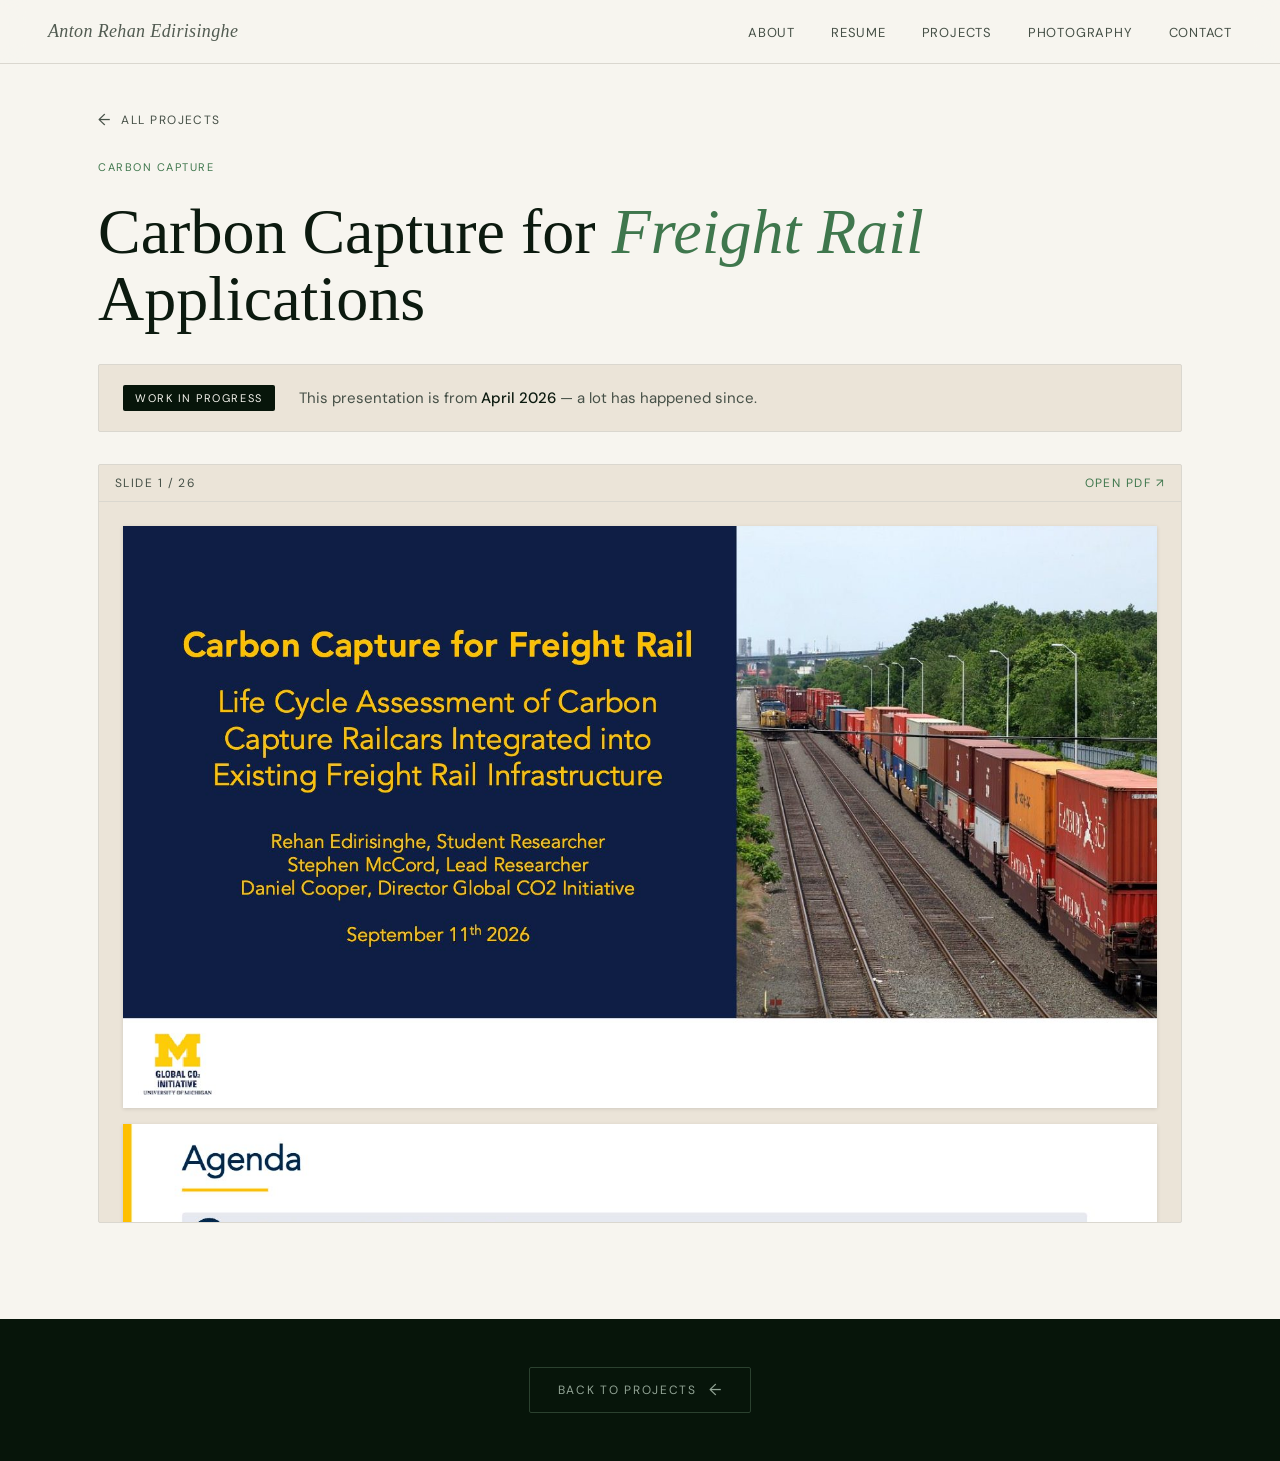
==== github-upload/projects/carbon-capture.html @ 0ec16e7e "Add files via upload" ====
<!DOCTYPE html>
<html lang="en">
<head>
<meta charset="UTF-8" />
<meta name="viewport" content="width=device-width, initial-scale=1.0" />
<title>Carbon Capture for Freight Rail — Anton Rehan Edirisinghe</title>
<link rel="preconnect" href="https://fonts.googleapis.com" />
<link rel="preconnect" href="https://fonts.gstatic.com" crossorigin="" />
<link href="https://fonts.googleapis.com/css2?family=DM+Sans:wght@300;400;500;600&display=swap" rel="stylesheet" />
<link rel="stylesheet" href="project.css" />
<style>
a{color:var(--sage)}a:hover{color:var(--text)}
.wip{display:flex;flex-wrap:wrap;align-items:center;gap:16px 24px;padding:20px 24px;margin:32px 0 32px;background:var(--bg-sand);border:1px solid var(--line);border-radius:2px}
.wip-badge{font-size:11px;letter-spacing:0.14em;text-transform:uppercase;color:oklch(97% 0.008 90);background:var(--bg-deep);padding:6px 12px;border-radius:2px;white-space:nowrap}
.wip-text{font-size:15px;line-height:1.55;color:var(--text-mid);flex:1 1 280px;text-wrap:pretty}
.wip-text strong{color:var(--text);font-weight:500}
.pdf-viewer{border:1px solid var(--line);background:var(--bg-sand);border-radius:2px;overflow:hidden}.pdf-bar{display:flex;justify-content:space-between;align-items:center;gap:16px;padding:10px 16px;border-bottom:1px solid var(--line);font-size:12px;letter-spacing:0.12em;text-transform:uppercase;color:var(--text-mid)}.pdf-bar a{text-decoration:none}.pdf-bar>span{white-space:nowrap;flex-shrink:0}.pdf-pages{height:80vh;min-height:520px;overflow-y:auto;display:flex;flex-direction:column;align-items:center;gap:16px;padding:24px}.pdf-pages img{display:block;width:100%;height:auto;background:#fff;box-shadow:0 1px 4px oklch(0% 0 0 / 0.12)}
.pdf-page{padding:32px 0 96px}
</style>
</head>
<body>
<nav>
<a class="nav-logo" href="../index.html#hero" title="Anton Rehan Edirisinghe">Anton Rehan Edirisinghe</a>
<ul class="nav-links">
<li><a href="../index.html#about">About</a></li>
<li><a href="../index.html#resume">Resume</a></li>
<li><a href="../index.html#projects">Projects</a></li>
<li><a href="../index.html#photography">Photography</a></li>
<li><a href="../index.html#contact">Contact</a></li>
</ul>
</nav>
<section class="back-link-row">
<div class="container">
<a class="back-link" href="../index.html#projects"><span class="back-link-arrow">←</span><span>All Projects</span></a>
</div>
</section>
<section class="pdf-page">
<div class="container">
<p class="project-eyebrow">Carbon Capture</p>
<h1 class="project-title">Carbon Capture for <em>Freight Rail</em> Applications</h1>
<div class="wip">
<span class="wip-badge">Work in progress</span>
<p class="wip-text">This presentation is from <strong>April 2026</strong> — a lot has happened since.</p>
</div>
<div class="pdf-viewer">
<div class="pdf-bar"><span>Slide <span id="pg">1</span> / 26</span><a href="../uploads/ME490Presentation.pdf" target="_blank" rel="noopener">Open PDF ↗</a></div>
<div class="pdf-pages" id="pdf-pages">
<img src="carbon-pages/s01.jpg" alt="Slide 1" loading="lazy" width="1600" height="900" />
<img src="carbon-pages/s02.jpg" alt="Slide 2" loading="lazy" width="1600" height="900" />
<img src="carbon-pages/s03.jpg" alt="Slide 3" loading="lazy" width="1600" height="900" />
<img src="carbon-pages/s04.jpg" alt="Slide 4" loading="lazy" width="1600" height="900" />
<img src="carbon-pages/s05.jpg" alt="Slide 5" loading="lazy" width="1600" height="900" />
<img src="carbon-pages/s06.jpg" alt="Slide 6" loading="lazy" width="1600" height="900" />
<img src="carbon-pages/s07.jpg" alt="Slide 7" loading="lazy" width="1600" height="900" />
<img src="carbon-pages/s08.jpg" alt="Slide 8" loading="lazy" width="1600" height="900" />
<img src="carbon-pages/s09.jpg" alt="Slide 9" loading="lazy" width="1600" height="900" />
<img src="carbon-pages/s10.jpg" alt="Slide 10" loading="lazy" width="1600" height="900" />
<img src="carbon-pages/s11.jpg" alt="Slide 11" loading="lazy" width="1600" height="900" />
<img src="carbon-pages/s12.jpg" alt="Slide 12" loading="lazy" width="1600" height="900" />
<img src="carbon-pages/s13.jpg" alt="Slide 13" loading="lazy" width="1600" height="900" />
<img src="carbon-pages/s14.jpg" alt="Slide 14" loading="lazy" width="1600" height="900" />
<img src="carbon-pages/s15.jpg" alt="Slide 15" loading="lazy" width="1600" height="900" />
<img src="carbon-pages/s16.jpg" alt="Slide 16" loading="lazy" width="1600" height="900" />
<img src="carbon-pages/s17.jpg" alt="Slide 17" loading="lazy" width="1600" height="900" />
<img src="carbon-pages/s18.jpg" alt="Slide 18" loading="lazy" width="1600" height="900" />
<img src="carbon-pages/s19.jpg" alt="Slide 19" loading="lazy" width="1600" height="900" />
<img src="carbon-pages/s20.jpg" alt="Slide 20" loading="lazy" width="1600" height="900" />
<img src="carbon-pages/s21.jpg" alt="Slide 21" loading="lazy" width="1600" height="900" />
<img src="carbon-pages/s22.jpg" alt="Slide 22" loading="lazy" width="1600" height="900" />
<img src="carbon-pages/s23.jpg" alt="Slide 23" loading="lazy" width="1600" height="900" />
<img src="carbon-pages/s24.jpg" alt="Slide 24" loading="lazy" width="1600" height="900" />
<img src="carbon-pages/s25.jpg" alt="Slide 25" loading="lazy" width="1600" height="900" />
<img src="carbon-pages/s26.jpg" alt="Slide 26" loading="lazy" width="1600" height="900" />
</div>
</div>
</div>
</section>
<footer>
<a href="../index.html#projects" class="back-to-top"><span>Back to Projects</span><span class="back-to-top-arrow" aria-hidden="true">←</span></a>
</footer>
<script>
(()=>{const box=document.getElementById('pdf-pages'),pg=document.getElementById('pg'),imgs=[...box.querySelectorAll('img')];box.addEventListener('scroll',()=>{const mid=box.scrollTop+box.clientHeight/3;let n=1;imgs.forEach((im,i)=>{if(im.offsetTop<=mid)n=i+1});pg.textContent=n},{passive:true})})();
</script>
</body>
</html>
---- github-upload/projects/project.css ----
/* ──────────────────────────────────────────────────────────
   Shared styles for project deep-dive pages.
   Matches the home page's design tokens (Anton Rehan site).
   ────────────────────────────────────────────────────────── */

*, *::before, *::after { box-sizing: border-box; margin: 0; padding: 0; }

:root {
  --bg:        oklch(97% 0.008 90);
  --bg-sand:   oklch(92% 0.018 80);
  --bg-deep:   oklch(18% 0.03 150);
  --text:      oklch(20% 0.03 150);
  --text-mid:  oklch(42% 0.02 150);
  --text-light:oklch(60% 0.015 150);
  --sage:      oklch(52% 0.09 150);
  --sage-pale: oklch(88% 0.05 148);
  --line:      oklch(88% 0.012 90);
  --font-serif: Georgia, 'Times New Roman', serif;
  --font-sans:  'DM Sans', 'Helvetica Neue', Helvetica, Arial, sans-serif;
}

html { scroll-behavior: smooth; }

body {
  background: var(--bg);
  color: var(--text);
  font-family: var(--font-sans);
  -webkit-font-smoothing: antialiased;
  overflow-x: hidden;
}

a { color: inherit; }

/* NAV ──────────────────────────────────────────────────── */
nav {
  position: fixed; top: 0; left: 0; right: 0; z-index: 100;
  display: flex; align-items: center; justify-content: space-between;
  padding: 0 48px;
  height: 64px;
  background: oklch(97% 0.008 90 / 0.9);
  backdrop-filter: blur(12px);
  border-bottom: 1px solid var(--line);
}
.nav-logo {
  display: flex; align-items: center; gap: 8px;
  text-decoration: none; opacity: 0.7;
  transition: opacity 0.25s;
  font-family: var(--font-serif); font-style: italic;
  font-size: 18px; color: var(--text); letter-spacing: 0.02em;
}
.nav-logo:hover { opacity: 1; }
.nav-links { display: flex; gap: 36px; list-style: none; }
.nav-links a {
  font-size: 13px; letter-spacing: 0.06em; text-transform: uppercase;
  color: var(--text-mid); text-decoration: none; transition: color 0.2s;
}
.nav-links a:hover { color: var(--sage); }

/* BACK LINK ────────────────────────────────────────────── */
.back-link-row {
  padding-top: 112px; /* clear fixed nav */
  padding-bottom: 0;
}
.back-link-row .container {
  display: flex; justify-content: space-between; align-items: center;
  flex-wrap: wrap; gap: 16px;
}
.back-link {
  display: inline-flex; align-items: center; gap: 10px;
  text-decoration: none; color: var(--text-mid);
  font-size: 12px; letter-spacing: 0.12em; text-transform: uppercase;
  transition: color 0.2s, gap 0.2s;
}
.back-link:hover { color: var(--sage); gap: 14px; }
.back-link-arrow { font-size: 16px; line-height: 1; }
.crumb-meta {
  font-size: 11px; letter-spacing: 0.14em; text-transform: uppercase;
  color: var(--text-light);
}

/* PROJECT HERO ─────────────────────────────────────────── */
.project-hero {
  padding: 48px 0 96px;
}
.project-hero .container { max-width: 1180px; }
.project-eyebrow {
  font-size: 11px; letter-spacing: 0.14em;
  text-transform: uppercase; color: var(--sage);
  margin-bottom: 24px;
}
.project-title {
  font-family: var(--font-serif);
  font-size: clamp(36px, 5vw, 64px);
  font-weight: normal; line-height: 1.05;
  color: var(--text); margin-bottom: 32px;
  max-width: 900px;
  text-wrap: pretty;
}
.project-title em { font-style: italic; color: var(--sage); }
.project-lede {
  font-size: 18px; line-height: 1.65;
  color: var(--text-mid); font-weight: 300;
  max-width: 680px;
  text-wrap: pretty;
}

/* META STRIP ───────────────────────────────────────────── */
.meta-strip {
  display: grid;
  grid-template-columns: repeat(4, 1fr);
  gap: 32px;
  padding: 32px 0;
  margin-top: 56px;
  border-top: 1px solid var(--line);
  border-bottom: 1px solid var(--line);
}
.meta-item {
  display: flex; flex-direction: column; gap: 8px;
}
.meta-label {
  font-size: 10px; letter-spacing: 0.14em;
  text-transform: uppercase; color: var(--text-light);
}
.meta-value {
  font-family: var(--font-serif);
  font-size: 17px; line-height: 1.3;
  color: var(--text);
}

/* HERO VISUAL ──────────────────────────────────────────── */
.hero-visual {
  margin-top: 0;
  padding: 0;
}
.hero-visual-frame {
  width: 100%;
  aspect-ratio: 21/9;
  position: relative; overflow: hidden;
}
.hero-visual-frame.dark {
  background: var(--bg-deep);
}
.hero-visual-pattern {
  position: absolute; inset: 0;
  background: repeating-linear-gradient(
    45deg,
    var(--bg-sand) 0px, var(--bg-sand) 1px,
    transparent 1px, transparent 28px
  );
}
.hero-visual-pattern.tone-cool {
  background: repeating-linear-gradient(
    60deg,
    var(--bg-sand) 0px, var(--bg-sand) 1px,
    oklch(94% 0.02 80) 1px, oklch(94% 0.02 80) 22px
  );
}
.hero-visual-pattern.tone-warm {
  background: repeating-linear-gradient(
    120deg,
    var(--bg-sand) 0px, var(--bg-sand) 1px,
    oklch(90% 0.025 100) 1px, oklch(90% 0.025 100) 22px
  );
}
.placeholder-label {
  position: absolute; top: 24px; right: 24px;
  font-family: var(--font-sans);
  font-size: 10px; letter-spacing: 0.14em;
  text-transform: uppercase;
  color: var(--text-light);
  border: 1px solid var(--line);
  padding: 6px 12px;
  border-radius: 2px;
  background: oklch(97% 0.008 90 / 0.85);
  backdrop-filter: blur(6px);
}
.placeholder-instr {
  position: absolute; left: 24px; bottom: 24px;
  font-family: var(--font-sans);
  font-size: 11px; letter-spacing: 0.06em;
  color: var(--text-light);
  font-style: italic;
  max-width: 60%;
}

/* SECTIONS ─────────────────────────────────────────────── */
section.story {
  padding: 96px 0;
}
section.story.alt { background: var(--bg-sand); }
section.story.deep { background: var(--bg-deep); color: oklch(78% 0.02 150); }
section.story.deep .section-label { color: oklch(65% 0.07 148); }
section.story.deep h2,
section.story.deep h3 { color: oklch(94% 0.01 90); }
section.story.deep h2 em,
section.story.deep h3 em { color: oklch(65% 0.07 148); }
section.story.deep p { color: oklch(78% 0.02 150); }
section.story.deep .pull-quote { color: oklch(94% 0.01 90); border-left-color: oklch(65% 0.07 148); }

.container { max-width: 1180px; margin: 0 auto; padding: 0 48px; }

.section-label {
  font-size: 11px; letter-spacing: 0.14em;
  text-transform: uppercase; color: var(--sage);
  margin-bottom: 16px;
}
.section-title {
  font-family: var(--font-serif);
  font-size: clamp(28px, 3.5vw, 44px);
  font-weight: normal; line-height: 1.1;
  color: var(--text); margin-bottom: 40px;
  max-width: 800px; text-wrap: pretty;
}
.section-title em { font-style: italic; color: var(--sage); }

.story-grid {
  display: grid;
  grid-template-columns: 1fr 1.4fr;
  gap: 96px;
  align-items: start;
}
.story-aside {
  position: sticky; top: 96px;
}
.story-aside .section-label { margin-bottom: 12px; }
.story-aside-title {
  font-family: var(--font-serif);
  font-size: 22px; font-weight: normal;
  line-height: 1.3; color: var(--text);
  text-wrap: pretty;
}
.prose p {
  font-size: 17px; line-height: 1.75;
  color: var(--text-mid); font-weight: 300;
  margin-bottom: 22px;
  text-wrap: pretty;
}
.prose p strong { color: var(--text); font-weight: 500; }
.prose p em { font-style: italic; }
.prose ul {
  list-style: none;
  display: flex; flex-direction: column; gap: 14px;
  margin: 8px 0 24px;
}
.prose ul li {
  font-size: 16px; line-height: 1.6;
  color: var(--text-mid); font-weight: 300;
  padding-left: 24px; position: relative;
}
.prose ul li::before {
  content: '—';
  position: absolute; left: 0; top: 0;
  color: var(--sage);
}
.pull-quote {
  font-family: var(--font-serif);
  font-style: italic;
  font-size: 24px; line-height: 1.45;
  color: var(--text);
  padding-left: 28px;
  border-left: 3px solid var(--sage);
  margin: 8px 0 0;
  text-wrap: pretty;
}

/* FIGURE GRID ──────────────────────────────────────────── */
.figure-grid {
  display: grid; grid-template-columns: 1fr 1fr; gap: 24px;
  margin-top: 16px;
}
.figure-grid.three-up { grid-template-columns: repeat(3, 1fr); }
.figure-grid.one-up { grid-template-columns: 1fr; }
.figure {
  display: flex; flex-direction: column; gap: 12px;
}
.figure-frame {
  width: 100%;
  aspect-ratio: 4/3;
  background: var(--bg-sand);
  position: relative; overflow: hidden;
  border: 1px solid var(--line);
}
.figure-frame.tall { aspect-ratio: 3/4; }
.figure-frame.wide { aspect-ratio: 16/9; }
.figure-frame.tone-cool {
  background: repeating-linear-gradient(
    60deg,
    var(--bg-sand) 0px, var(--bg-sand) 1px,
    oklch(94% 0.02 80) 1px, oklch(94% 0.02 80) 18px
  );
}
.figure-frame.tone-warm {
  background: repeating-linear-gradient(
    120deg,
    var(--bg-sand) 0px, var(--bg-sand) 1px,
    oklch(90% 0.025 100) 1px, oklch(90% 0.025 100) 18px
  );
}
.figure-frame.tone-sage {
  background: repeating-linear-gradient(
    45deg,
    var(--sage-pale) 0px, var(--sage-pale) 1px,
    oklch(94% 0.02 80) 1px, oklch(94% 0.02 80) 18px
  );
}
.figure-caption {
  font-size: 12px; line-height: 1.5;
  color: var(--text-light);
  letter-spacing: 0.02em;
}
.figure-caption strong {
  display: inline-block;
  font-weight: 500; color: var(--text-mid);
  margin-right: 6px;
}

/* TOOLS / TAGS ─────────────────────────────────────────── */
.tag-row {
  display: flex; flex-wrap: wrap; gap: 10px;
  margin-top: 16px;
}
.tag {
  font-size: 12px; letter-spacing: 0.06em;
  text-transform: uppercase;
  color: var(--sage); background: var(--sage-pale);
  padding: 6px 14px; border-radius: 2px;
}

/* TIMELINE ─────────────────────────────────────────────── */
.timeline {
  display: flex; flex-direction: column;
  margin-top: 16px;
}
.timeline-row {
  display: grid;
  grid-template-columns: 140px 1fr;
  gap: 32px;
  padding: 24px 0;
  border-top: 1px solid var(--line);
}
.timeline-row:last-child { border-bottom: 1px solid var(--line); }
.timeline-date {
  font-size: 11px; letter-spacing: 0.1em;
  text-transform: uppercase; color: var(--text-light);
  padding-top: 4px;
}
.timeline-title {
  font-family: var(--font-serif);
  font-size: 18px; font-weight: normal;
  line-height: 1.3; color: var(--text);
  margin-bottom: 6px;
}
.timeline-desc {
  font-size: 14px; line-height: 1.6;
  color: var(--text-mid); font-weight: 300;
}

/* NEXT PROJECT ─────────────────────────────────────────── */
.next-project {
  background: var(--bg-deep);
  padding: 96px 0;
  color: oklch(78% 0.02 150);
}
.next-project .container {
  display: grid; grid-template-columns: 1fr 1fr;
  gap: 64px; align-items: center;
}
.next-eyebrow {
  font-size: 11px; letter-spacing: 0.14em;
  text-transform: uppercase; color: oklch(65% 0.07 148);
  margin-bottom: 16px;
}
.next-title {
  font-family: var(--font-serif);
  font-size: clamp(28px, 3.5vw, 44px);
  font-weight: normal; line-height: 1.1;
  color: oklch(94% 0.01 90);
  margin-bottom: 24px; text-wrap: pretty;
}
.next-title em { font-style: italic; color: oklch(65% 0.07 148); }
.next-desc {
  font-size: 15px; line-height: 1.65;
  color: oklch(72% 0.02 150);
  margin-bottom: 32px; font-weight: 300;
}
.next-cta {
  display: inline-flex; align-items: center; gap: 12px;
  font-size: 12px; letter-spacing: 0.14em; text-transform: uppercase;
  color: oklch(94% 0.01 90); text-decoration: none;
  border: 1px solid oklch(35% 0.04 150);
  padding: 14px 28px; border-radius: 2px;
  transition: border-color 0.2s, gap 0.2s;
}
.next-cta:hover { border-color: oklch(65% 0.07 148); gap: 16px; }
.next-visual {
  aspect-ratio: 4/3;
  position: relative; overflow: hidden;
  border: 1px solid oklch(30% 0.04 150);
}
.next-visual .placeholder-label {
  background: oklch(18% 0.03 150 / 0.7);
  color: oklch(70% 0.03 150);
  border-color: oklch(35% 0.04 150);
}

/* FOOTER ───────────────────────────────────────────────── */
footer {
  background: var(--bg-deep);
  padding: 48px;
  display: flex;
  align-items: center; justify-content: center;
  flex-wrap: wrap; gap: 16px;
}
.back-to-top {
  display: inline-flex; align-items: center; gap: 12px;
  text-decoration: none;
  color: oklch(70% 0.03 150);
  font-size: 12px; letter-spacing: 0.14em; text-transform: uppercase;
  padding: 14px 28px;
  border: 1px solid oklch(35% 0.04 150);
  border-radius: 2px;
  transition: color 0.2s, border-color 0.2s, transform 0.2s;
}
.back-to-top:hover {
  color: oklch(94% 0.01 90);
  border-color: oklch(65% 0.07 148);
  transform: translateY(-2px);
}
.back-to-top-arrow { font-size: 16px; line-height: 1; }

/* RESPONSIVE ───────────────────────────────────────────── */
@media (max-width: 900px) {
  nav { padding: 0 24px; }
  .nav-links { display: none; }
  .container { padding: 0 24px; }
  .story-grid { grid-template-columns: 1fr; gap: 32px; }
  .story-aside { position: static; }
  .figure-grid, .figure-grid.three-up { grid-template-columns: 1fr; }
  .meta-strip { grid-template-columns: 1fr 1fr; }
  .timeline-row { grid-template-columns: 1fr; gap: 8px; }
  .next-project .container { grid-template-columns: 1fr; gap: 32px; }
  .project-hero { padding: 32px 0 64px; }
  section.story { padding: 64px 0; }
  footer { padding: 32px 24px; }
  .back-link-row { padding-top: 96px; }
}
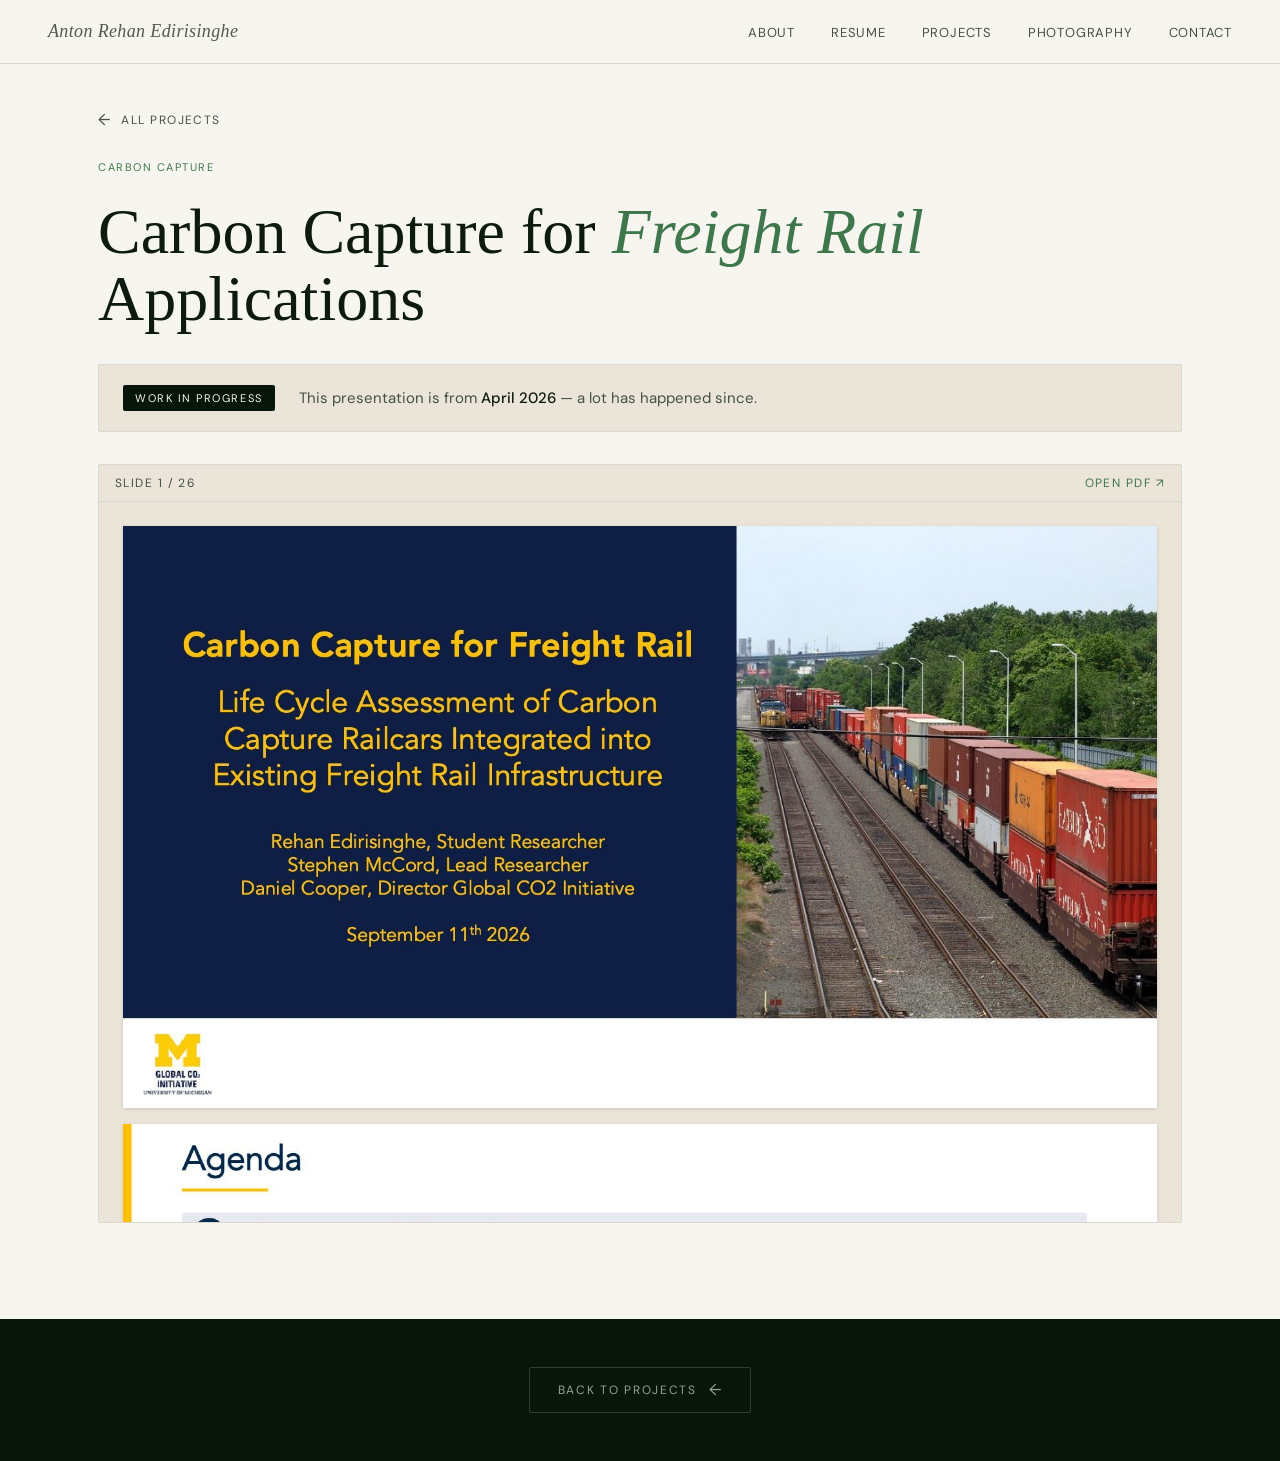
==== commit 3993e455: "Add files via upload" ====
--- a/github-upload/projects/carbon-capture.html
+++ b/github-upload/projects/carbon-capture.html
@@ -20,18 +20,18 @@
 </head>
 <body>
 <nav>
-<a class="nav-logo" href="../index.html#hero" title="Anton Rehan Edirisinghe">Anton Rehan Edirisinghe</a>
+<a class="nav-logo" href="../index.html#top" title="Anton Rehan Edirisinghe">Anton Rehan Edirisinghe</a>
 <ul class="nav-links">
-<li><a href="../index.html#about">About</a></li>
-<li><a href="../index.html#resume">Resume</a></li>
-<li><a href="../index.html#projects">Projects</a></li>
-<li><a href="../index.html#photography">Photography</a></li>
+<li><a href="../index.html#top">About</a></li>
+<li><a href="../index.html#experience">Resume</a></li>
+<li><a href="../index.html#work">Projects</a></li>
+<li><a href="../index.html#photos">Photography</a></li>
 <li><a href="../index.html#contact">Contact</a></li>
 </ul>
 </nav>
 <section class="back-link-row">
 <div class="container">
-<a class="back-link" href="../index.html#projects"><span class="back-link-arrow">←</span><span>All Projects</span></a>
+<a class="back-link" href="../index.html#work"><span class="back-link-arrow">←</span><span>All Projects</span></a>
 </div>
 </section>
 <section class="pdf-page">
@@ -76,7 +76,7 @@
 </div>
 </section>
 <footer>
-<a href="../index.html#projects" class="back-to-top"><span>Back to Projects</span><span class="back-to-top-arrow" aria-hidden="true">←</span></a>
+<a href="../index.html#work" class="back-to-top"><span>Back to Projects</span><span class="back-to-top-arrow" aria-hidden="true">←</span></a>
 </footer>
 <script>
 (()=>{const box=document.getElementById('pdf-pages'),pg=document.getElementById('pg'),imgs=[...box.querySelectorAll('img')];box.addEventListener('scroll',()=>{const mid=box.scrollTop+box.clientHeight/3;let n=1;imgs.forEach((im,i)=>{if(im.offsetTop<=mid)n=i+1});pg.textContent=n},{passive:true})})();
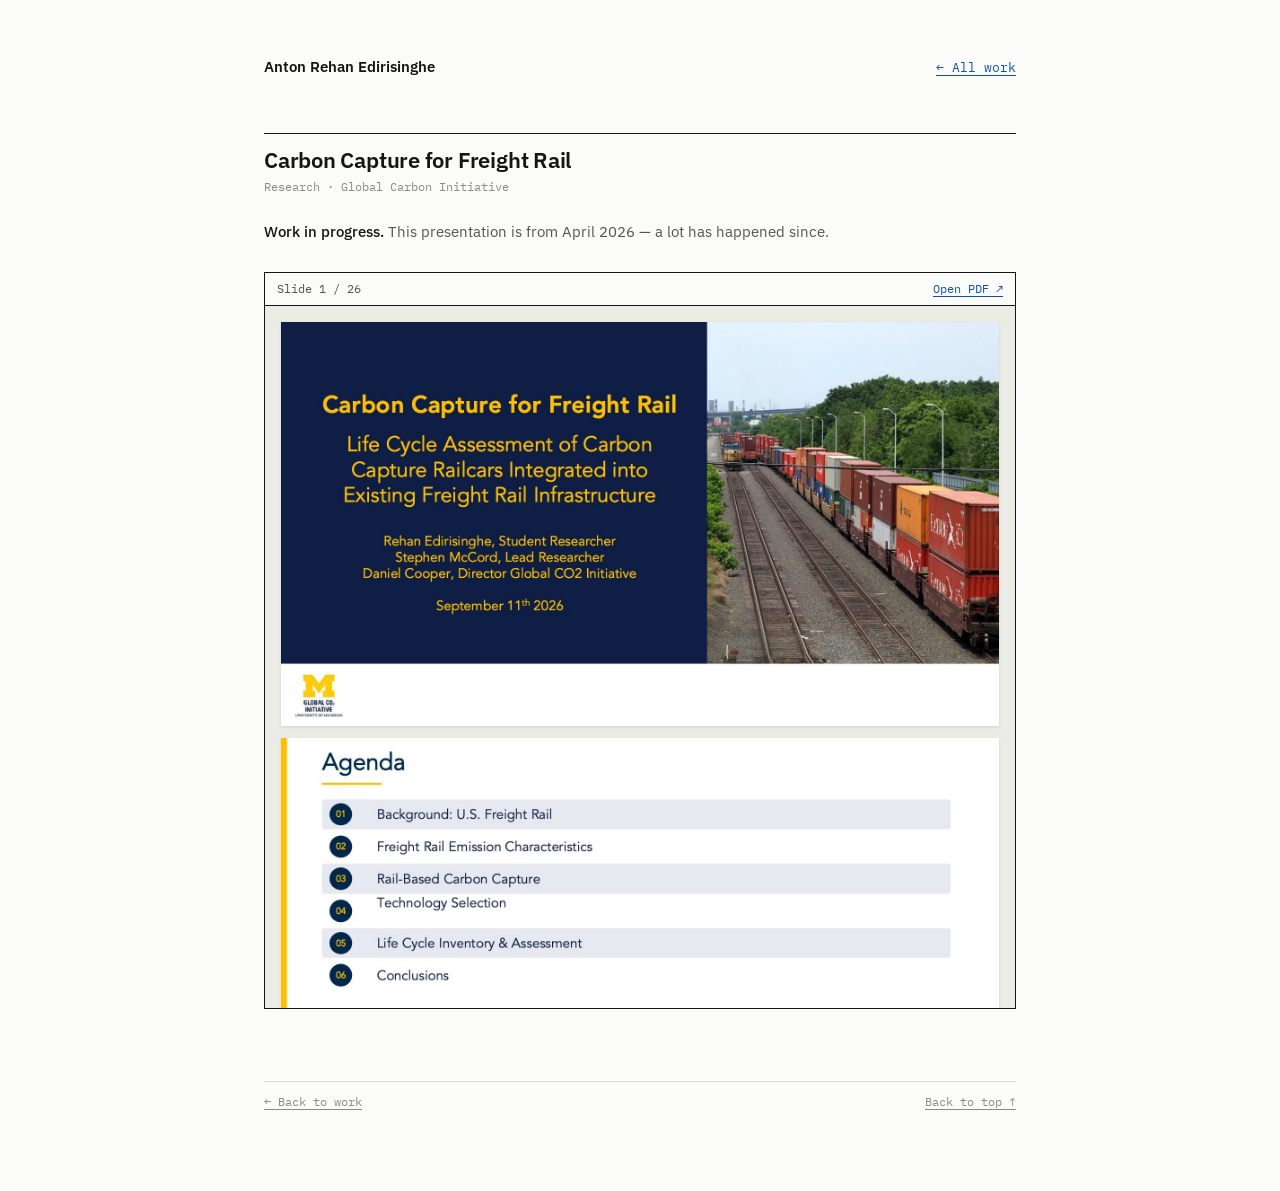
==== commit 9def5e92: "Add files via upload" ====
--- a/github-upload/projects/carbon-capture.html
+++ b/github-upload/projects/carbon-capture.html
@@ -6,45 +6,18 @@
 <title>Carbon Capture for Freight Rail — Anton Rehan Edirisinghe</title>
 <link rel="preconnect" href="https://fonts.googleapis.com" />
 <link rel="preconnect" href="https://fonts.gstatic.com" crossorigin="" />
-<link href="https://fonts.googleapis.com/css2?family=DM+Sans:wght@300;400;500;600&display=swap" rel="stylesheet" />
-<link rel="stylesheet" href="project.css" />
-<style>
-a{color:var(--sage)}a:hover{color:var(--text)}
-.wip{display:flex;flex-wrap:wrap;align-items:center;gap:16px 24px;padding:20px 24px;margin:32px 0 32px;background:var(--bg-sand);border:1px solid var(--line);border-radius:2px}
-.wip-badge{font-size:11px;letter-spacing:0.14em;text-transform:uppercase;color:oklch(97% 0.008 90);background:var(--bg-deep);padding:6px 12px;border-radius:2px;white-space:nowrap}
-.wip-text{font-size:15px;line-height:1.55;color:var(--text-mid);flex:1 1 280px;text-wrap:pretty}
-.wip-text strong{color:var(--text);font-weight:500}
-.pdf-viewer{border:1px solid var(--line);background:var(--bg-sand);border-radius:2px;overflow:hidden}.pdf-bar{display:flex;justify-content:space-between;align-items:center;gap:16px;padding:10px 16px;border-bottom:1px solid var(--line);font-size:12px;letter-spacing:0.12em;text-transform:uppercase;color:var(--text-mid)}.pdf-bar a{text-decoration:none}.pdf-bar>span{white-space:nowrap;flex-shrink:0}.pdf-pages{height:80vh;min-height:520px;overflow-y:auto;display:flex;flex-direction:column;align-items:center;gap:16px;padding:24px}.pdf-pages img{display:block;width:100%;height:auto;background:#fff;box-shadow:0 1px 4px oklch(0% 0 0 / 0.12)}
-.pdf-page{padding:32px 0 96px}
-</style>
+<link href="https://fonts.googleapis.com/css2?family=IBM+Plex+Mono:wght@400;500&family=IBM+Plex+Sans:wght@400;500;600&display=swap" rel="stylesheet" />
+<link rel="stylesheet" href="v2.css" />
 </head>
 <body>
-<nav>
-<a class="nav-logo" href="../index.html#top" title="Anton Rehan Edirisinghe">Anton Rehan Edirisinghe</a>
-<ul class="nav-links">
-<li><a href="../index.html#top">About</a></li>
-<li><a href="../index.html#experience">Resume</a></li>
-<li><a href="../index.html#work">Projects</a></li>
-<li><a href="../index.html#photos">Photography</a></li>
-<li><a href="../index.html#contact">Contact</a></li>
-</ul>
-</nav>
-<section class="back-link-row">
-<div class="container">
-<a class="back-link" href="../index.html#work"><span class="back-link-arrow">←</span><span>All Projects</span></a>
-</div>
-</section>
-<section class="pdf-page">
-<div class="container">
-<p class="project-eyebrow">Carbon Capture</p>
-<h1 class="project-title">Carbon Capture for <em>Freight Rail</em> Applications</h1>
-<div class="wip">
-<span class="wip-badge">Work in progress</span>
-<p class="wip-text">This presentation is from <strong>April 2026</strong> — a lot has happened since.</p>
-</div>
-<div class="pdf-viewer">
-<div class="pdf-bar"><span>Slide <span id="pg">1</span> / 26</span><a href="../uploads/ME490Presentation.pdf" target="_blank" rel="noopener">Open PDF ↗</a></div>
-<div class="pdf-pages" id="pdf-pages">
+<div class="wrap" id="top">
+<div class="top"><a class="name" href="../index.html">Anton Rehan Edirisinghe</a><a href="../index.html#work">← All work</a></div>
+<h1>Carbon Capture for Freight Rail</h1>
+<p class="kicker">Research · Global Carbon Initiative</p>
+<p class="note"><b>Work in progress.</b> This presentation is from April 2026 — a lot has happened since.</p>
+<div class="viewer">
+<div class="vbar"><span>Slide <span id="pg">1</span> / 26</span><a href="../uploads/ME490Presentation.pdf" target="_blank" rel="noopener">Open PDF ↗</a></div>
+<div class="vpages" id="vpages">
 <img src="carbon-pages/s01.jpg" alt="Slide 1" loading="lazy" width="1600" height="900" />
 <img src="carbon-pages/s02.jpg" alt="Slide 2" loading="lazy" width="1600" height="900" />
 <img src="carbon-pages/s03.jpg" alt="Slide 3" loading="lazy" width="1600" height="900" />
@@ -73,13 +46,10 @@
 <img src="carbon-pages/s26.jpg" alt="Slide 26" loading="lazy" width="1600" height="900" />
 </div>
 </div>
+<footer><a href="../index.html#work">← Back to work</a><a href="#top">Back to top ↑</a></footer>
 </div>
-</section>
-<footer>
-<a href="../index.html#work" class="back-to-top"><span>Back to Projects</span><span class="back-to-top-arrow" aria-hidden="true">←</span></a>
-</footer>
 <script>
-(()=>{const box=document.getElementById('pdf-pages'),pg=document.getElementById('pg'),imgs=[...box.querySelectorAll('img')];box.addEventListener('scroll',()=>{const mid=box.scrollTop+box.clientHeight/3;let n=1;imgs.forEach((im,i)=>{if(im.offsetTop<=mid)n=i+1});pg.textContent=n},{passive:true})})();
+(()=>{const box=document.getElementById('vpages'),pg=document.getElementById('pg'),imgs=[...box.querySelectorAll('img')];box.addEventListener('scroll',()=>{const mid=box.scrollTop+box.clientHeight/3;let n=1;imgs.forEach((im,i)=>{if(im.offsetTop-box.offsetTop<=mid)n=i+1});pg.textContent=n},{passive:true})})();
 </script>
 </body>
 </html>
--- a/github-upload/projects/v2.css
+++ b/github-upload/projects/v2.css
@@ -0,0 +1,30 @@
+*,*::before,*::after{box-sizing:border-box;margin:0;padding:0}
+:root{--bg:#fbfbf9;--ink:#151515;--mid:#55554f;--light:#8b8b84;--rule:#dcdcd6;--link:oklch(45% 0.15 258);--mono:'IBM Plex Mono',ui-monospace,Menlo,monospace;--sans:'IBM Plex Sans','Helvetica Neue',Arial,sans-serif}
+body{background:var(--bg);color:var(--ink);font:16px/1.6 var(--sans);-webkit-font-smoothing:antialiased}
+a{color:var(--link);text-decoration:underline;text-underline-offset:3px;text-decoration-thickness:1px}
+a:hover{color:var(--ink)}
+.wrap{max-width:800px;margin:0 auto;padding:56px 24px 80px}
+.top{display:flex;justify-content:space-between;align-items:baseline;gap:16px;flex-wrap:wrap;font:13px/1.4 var(--mono)}
+.top .name{color:var(--ink);text-decoration:none;font-family:var(--sans);font-weight:600;font-size:15px}
+h1{font-size:22px;font-weight:600;letter-spacing:-0.01em;line-height:1.3;margin-top:56px;padding-top:12px;border-top:1px solid var(--ink)}
+.kicker{font:12px/1.4 var(--mono);color:var(--light);margin-top:4px}
+.titleblock{display:grid;grid-template-columns:repeat(var(--cols,3),minmax(0,1fr));border:1px solid var(--ink);margin-top:24px;font:12px/1.4 var(--mono)}
+.titleblock div{padding:8px 10px;border-left:1px solid var(--ink)}
+.titleblock div:first-child{border-left:0}
+.titleblock span{display:block;color:var(--light);font-size:10.5px;margin-bottom:2px}
+.note{margin-top:24px;font-size:15px;color:var(--mid)}
+.note b{color:var(--ink);font-weight:500}
+.body{margin-top:28px;max-width:62ch}
+.body ul{list-style:none;display:flex;flex-direction:column}
+.body li{padding:12px 0 12px 22px;border-top:1px solid var(--rule);position:relative;text-wrap:pretty}
+.body li:last-child{border-bottom:1px solid var(--rule)}
+.body li::before{content:"—";position:absolute;left:0;color:var(--light)}
+.photo{display:block;width:100%;height:auto;margin-top:28px}
+.viewer{margin-top:28px;border:1px solid var(--ink)}
+.vbar{display:flex;justify-content:space-between;align-items:center;gap:16px;padding:8px 12px;border-bottom:1px solid var(--ink);font:12px/1.4 var(--mono);color:var(--mid)}
+.vbar>span{white-space:nowrap}
+.vpages{height:78vh;min-height:480px;overflow-y:auto;display:flex;flex-direction:column;align-items:center;gap:12px;padding:16px;background:#ecece7}
+.vpages img{display:block;width:100%;height:auto;background:#fff;box-shadow:0 1px 3px rgba(0,0,0,.12)}
+footer{margin-top:72px;padding-top:12px;border-top:1px solid var(--rule);display:flex;justify-content:space-between;gap:16px;flex-wrap:wrap;font:12px/1.4 var(--mono);color:var(--light)}
+footer a{color:var(--light)}
+@media (max-width:640px){.titleblock{grid-template-columns:minmax(0,1fr)}.titleblock div{border-left:0;border-top:1px solid var(--ink)}.titleblock div:first-child{border-top:0}.vpages{padding:8px;gap:8px}}
